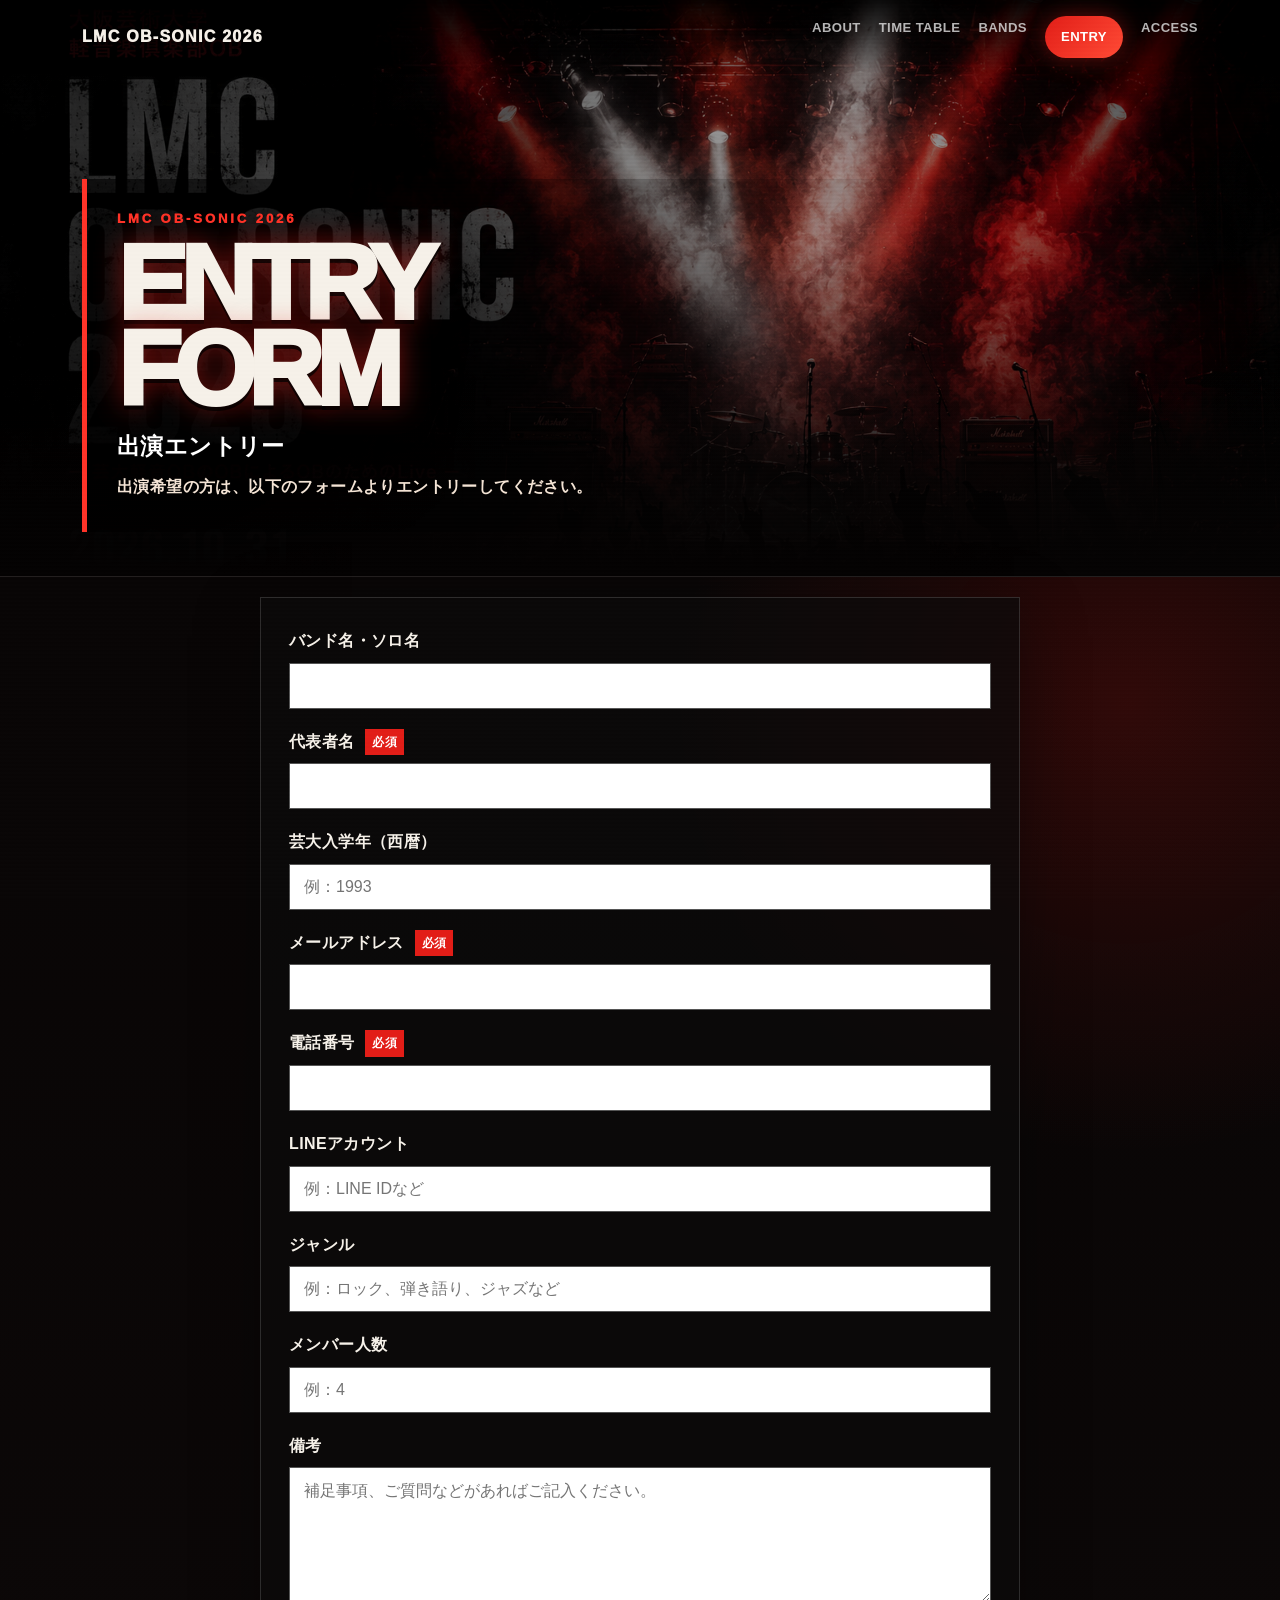
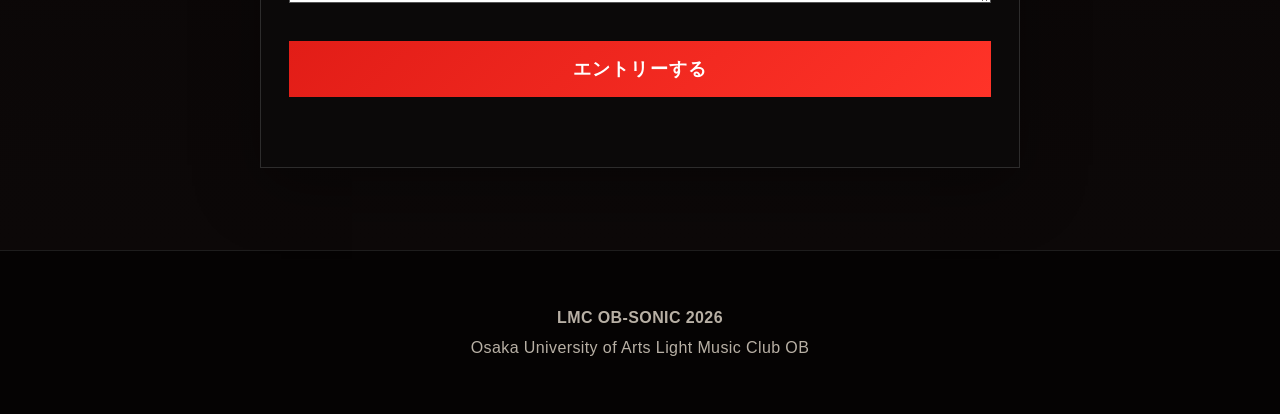
==== entry/index.html @ 1ef3d0f7 "Add files via upload" ====
<!DOCTYPE html>
<html lang="ja">
<head>
<meta charset="UTF-8">
<meta name="viewport" content="width=device-width, initial-scale=1.0">
<meta name="description" content="LMC OB-SONIC 2026 出演エントリーフォーム。">
<meta property="og:title" content="出演エントリー｜LMC OB-SONIC 2026">
<meta property="og:description" content="LMC OB-SONIC 2026 出演エントリーフォーム。">
<meta property="og:type" content="website">
<title>出演エントリー｜LMC OB-SONIC 2026</title>
<link rel="stylesheet" href="../css/style.css">
<link rel="stylesheet" href="../css/entry.css">
</head>
<body>
<nav class="nav" id="siteNav">
  <div class="nav-inner">
    <a class="brand" href="../index.html#top">LMC OB-SONIC 2026</a>
    <button class="hamburger" type="button" aria-label="メニューを開閉" aria-controls="globalNav" aria-expanded="false"><span></span></button>
    <div class="nav-links" id="globalNav">
      <a href="../index.html#about">ABOUT</a>
      <a href="../index.html#timetable">TIME TABLE</a>
      <a href="../index.html#bands">BANDS</a>
      <a class="entry-link" href="./">ENTRY</a>
      <a href="../index.html#access">ACCESS</a>
    </div>
  </div>
</nav>
<header id="top" class="hero entry-hero">
  <div class="hero-kv">
    <div class="wrap">
      <div class="hero-copy" aria-label="LMC OB-SONIC 2026 エントリーフォーム">
        <div class="kicker">LMC OB-SONIC 2026</div>
        <h1>ENTRY<br>FORM</h1>
        <div class="jp">出演エントリー</div>
        <div class="tagline">出演希望の方は、以下のフォームよりエントリーしてください。</div>
      </div>
    </div>
  </div>
</header>
<main>
<section class="entry-section">
  <div class="wrap">
    <div class="entry-card">
      <form id="entryForm" class="entry-form">
        <label>バンド名・ソロ名<input type="text" name="artist_name" autocomplete="organization"></label>
        <label>代表者名 <span class="required">必須</span><input type="text" name="representative_name" required autocomplete="name"></label>
        <label>芸大入学年（西暦）<input type="number" name="admission_year" min="1900" max="2100" placeholder="例：1993"></label>
        <label>メールアドレス <span class="required">必須</span><input type="email" name="email" required autocomplete="email"></label>
        <label>電話番号 <span class="required">必須</span><input type="tel" name="phone" required autocomplete="tel"></label>
        <label>LINEアカウント<input type="text" name="line_account" placeholder="例：LINE IDなど"></label>
        <label>ジャンル<input type="text" name="genre" placeholder="例：ロック、弾き語り、ジャズなど"></label>
        <label>メンバー人数<input type="number" name="member_count" min="1" placeholder="例：4"></label>
        <label>備考<textarea name="message" rows="6" placeholder="補足事項、ご質問などがあればご記入ください。"></textarea></label>
        <button type="submit" id="submitButton">エントリーする</button>
        <p id="formMessage" class="form-message" aria-live="polite"></p>
      </form>
    </div>
  </div>
</section>
</main>
<footer><strong>LMC OB-SONIC 2026</strong><br>Osaka University of Arts Light Music Club OB</footer>
<script src="../js/main.js"></script>
<script src="../js/entry.js"></script>
</body>
</html>
---- css/style.css ----
:root{--red:#e21d17;--red2:#ff3328;--white:#f6f1e9;--muted:#b8b0a5;--bg:#060303;--panel:rgba(12,10,10,.72);--line:rgba(255,255,255,.14);--gold:#d7aa54;--max:1160px;}
*{box-sizing:border-box}html{scroll-behavior:smooth}body{margin:0;background:#050303;color:var(--white);font-family:-apple-system,BlinkMacSystemFont,"Hiragino Kaku Gothic ProN","Yu Gothic",Meiryo,sans-serif;line-height:1.85;letter-spacing:.025em;}
body:before{content:"";position:fixed;inset:0;pointer-events:none;z-index:999;background:linear-gradient(rgba(255,255,255,.025) 50%,rgba(0,0,0,.035) 50%);background-size:100% 4px;mix-blend-mode:overlay;opacity:.38}
a{color:inherit}.wrap{max-width:var(--max);margin:auto;padding:0 22px}.nav{position:fixed;top:0;left:0;right:0;z-index:50;background:linear-gradient(180deg,rgba(0,0,0,.86),rgba(0,0,0,.45),transparent);}.nav-inner{max-width:var(--max);margin:auto;padding:16px 22px;display:flex;justify-content:space-between;align-items:center;gap:20px}.brand{font-weight:1000;text-decoration:none;letter-spacing:.08em}.nav-links{display:flex;gap:18px;flex-wrap:wrap}.nav-links a{font-size:.82rem;text-decoration:none;color:#ddd;text-transform:uppercase;font-weight:900;opacity:.82}.nav-links a:hover{color:var(--red2);opacity:1}
.hero{min-height:100vh;position:relative;display:flex;align-items:flex-end;overflow:hidden;background-image:linear-gradient(90deg,rgba(0,0,0,.04),rgba(0,0,0,.02)),url('../images/hero-background.png');background-size:cover;background-position:center top;}
.hero:before{content:"";position:absolute;inset:0;background:linear-gradient(180deg,rgba(0,0,0,.05) 0%,rgba(0,0,0,.0) 42%,rgba(0,0,0,.45) 74%,#050303 100%);pointer-events:none}
.hero:after{content:"";position:absolute;inset:0;background:radial-gradient(circle at 22% 44%,transparent 0 24%,rgba(0,0,0,.12) 58%,rgba(0,0,0,.35) 100%);pointer-events:none}
.hero-bottom{position:relative;z-index:2;width:100%;padding:0 0 42px}.hero-actions{display:flex;gap:12px;flex-wrap:wrap;justify-content:center}.btn{display:inline-flex;align-items:center;justify-content:center;text-decoration:none;border:1px solid rgba(255,255,255,.28);border-radius:999px;padding:12px 20px;font-weight:1000;background:#fff;color:#111;box-shadow:0 8px 30px rgba(0,0,0,.35)}.btn.dark{background:rgba(0,0,0,.55);color:#fff;backdrop-filter:blur(10px)}.btn.red{background:var(--red);color:#fff;border-color:rgba(255,255,255,.18)}
section{position:relative;padding:82px 0;border-top:1px solid rgba(255,255,255,.09);background:radial-gradient(circle at 88% 10%,rgba(226,29,23,.18),transparent 28%),linear-gradient(180deg,#080505,#0c0808)}section:nth-of-type(even){background:radial-gradient(circle at 8% 10%,rgba(226,29,23,.12),transparent 30%),linear-gradient(180deg,#0c0808,#070404)}.section-head{display:flex;align-items:end;justify-content:space-between;gap:22px;margin-bottom:28px}.label{color:var(--red2);font-size:.82rem;font-weight:1000;letter-spacing:.22em;text-transform:uppercase}h2{font-size:clamp(2.1rem,4.7vw,4rem);line-height:1;margin:.15em 0 0;font-weight:1000;letter-spacing:-.04em;text-transform:uppercase}h3{margin:.1em 0 .5em}.lead{font-size:1.08rem;color:#f1e9dd}.panel{background:linear-gradient(180deg,rgba(21,17,17,.82),rgba(10,8,8,.72));border:1px solid var(--line);border-radius:22px;padding:28px;box-shadow:0 30px 80px rgba(0,0,0,.42);backdrop-filter:blur(12px)}.about-grid{display:grid;grid-template-columns:.85fr 1.15fr;gap:26px;align-items:start}.about-title{position:sticky;top:90px}.about-title .slash{width:90px;height:6px;background:var(--red);margin:18px 0 0;box-shadow:24px 8px 0 rgba(226,29,23,.35)}
.info-list{margin:0;display:grid;gap:0}.info-row{display:grid;grid-template-columns:150px 1fr;border-bottom:1px solid rgba(255,255,255,.1);padding:14px 0}.info-row:last-child{border-bottom:0}dt{color:var(--muted);font-weight:900}dd{margin:0;font-weight:900}.timeline{overflow:auto;border-radius:20px;border:1px solid var(--line);box-shadow:0 24px 70px rgba(0,0,0,.35)}table{width:100%;min-width:680px;border-collapse:collapse;background:rgba(0,0,0,.35)}th,td{padding:13px 15px;border-bottom:1px solid rgba(255,255,255,.1);text-align:left}th{color:var(--red2);background:rgba(255,255,255,.07);font-weight:1000}td:first-child{font-weight:1000;width:150px}td:nth-child(2){font-weight:900}.bands{display:grid;grid-template-columns:repeat(3,1fr);gap:18px}.band-card{background:#111;border:1px solid var(--line);border-radius:20px;overflow:hidden;box-shadow:0 20px 60px rgba(0,0,0,.3)}.noimage{height:172px;display:grid;place-items:center;color:#777;font-weight:1000;letter-spacing:.14em;background:linear-gradient(135deg,#191919,#070707),repeating-linear-gradient(45deg,#333 0 8px,#222 8px 16px);position:relative}.noimage:after{content:"";position:absolute;inset:0;background:radial-gradient(circle at 50% 25%,rgba(226,29,23,.28),transparent 48%);mix-blend-mode:screen}.band-body{padding:18px}.entry-label{margin:0;color:var(--red2);font-weight:1000;letter-spacing:.16em}.band-body span{display:inline-block;margin-top:10px;border:1px solid rgba(226,29,23,.55);color:#fff;background:rgba(226,29,23,.18);border-radius:999px;padding:4px 10px;font-weight:1000}.notice{display:grid;gap:14px}.notice article{padding:20px;border:1px solid var(--line);border-radius:18px;background:rgba(255,255,255,.055)}.notice h3{color:var(--red2)}.access-grid,.equip-grid{display:grid;grid-template-columns:1fr 1fr;gap:20px}.map{min-height:330px;border:0;width:100%;filter:grayscale(1) contrast(1.1);border-radius:20px}.equip{padding:18px;border:1px solid var(--line);border-radius:18px;background:rgba(0,0,0,.25)}.equip h3{color:var(--red2)}.equip ul{margin:0;padding-left:1.2em}.small{font-size:.9rem;color:var(--muted)}footer{padding:52px 22px;text-align:center;color:var(--muted);background:#050303;border-top:1px solid rgba(255,255,255,.1)}
@media(max-width:900px){.nav-links{display:none}.hero{min-height:78vh;background-position:center top}.about-grid,.access-grid{grid-template-columns:1fr}.about-title{position:static}.bands{grid-template-columns:repeat(2,1fr)}.equip-grid{grid-template-columns:1fr}}
@media(max-width:560px){.wrap{padding:0 16px}.hero{min-height:72vh;background-size:auto 100%;background-position:center top}section{padding:58px 0}.bands{grid-template-columns:1fr}.panel{padding:20px}.info-row{grid-template-columns:1fr;gap:2px}.btn{width:100%}}


/* === RIG responsive rebuild: hero image + floating title + hamburger === */
.nav{background:linear-gradient(180deg,rgba(0,0,0,.9),rgba(0,0,0,.48),transparent)}
.nav-inner{position:relative}.hamburger{display:none;width:46px;height:42px;border:1px solid rgba(255,255,255,.22);border-radius:999px;background:rgba(0,0,0,.55);color:#fff;align-items:center;justify-content:center;cursor:pointer;backdrop-filter:blur(10px)}.hamburger span{position:relative;display:block;width:20px;height:2px;background:#fff;border-radius:999px}.hamburger span:before,.hamburger span:after{content:"";position:absolute;left:0;width:20px;height:2px;background:#fff;border-radius:999px;transition:.22s ease}.hamburger span:before{top:-7px}.hamburger span:after{top:7px}.nav.is-open .hamburger span{background:transparent}.nav.is-open .hamburger span:before{top:0;transform:rotate(45deg)}.nav.is-open .hamburger span:after{top:0;transform:rotate(-45deg)}
.hero{min-height:100svh;display:grid;align-items:end;background-size:cover!important;background-position:center center!important;background-repeat:no-repeat!important;background-color:#070303;isolation:isolate}.hero:before{content:"";position:absolute;inset:0;z-index:0;background:linear-gradient(90deg,rgba(0,0,0,.82) 0%,rgba(0,0,0,.56) 32%,rgba(0,0,0,.18) 64%,rgba(0,0,0,.7) 100%),linear-gradient(180deg,rgba(0,0,0,.35) 0%,rgba(0,0,0,.04) 42%,rgba(0,0,0,.9) 100%);pointer-events:none}.hero:after{content:"";position:absolute;inset:auto 0 0;height:36%;z-index:0;background:linear-gradient(180deg,transparent,rgba(5,3,3,1));pointer-events:none}.hero-kv{position:relative;z-index:2;width:100%;padding:120px 0 44px}.hero-copy{max-width:760px;padding:28px 30px 30px;border-left:5px solid var(--red2);background:linear-gradient(90deg,rgba(0,0,0,.62),rgba(0,0,0,.25),transparent);filter:drop-shadow(0 24px 42px rgba(0,0,0,.78));animation:heroFloat 5.8s ease-in-out infinite}.hero-copy .kicker{font-size:.82rem;color:var(--red2);font-weight:1000;letter-spacing:.22em;text-transform:uppercase}.hero-copy h1{margin:10px 0 16px;font-size:clamp(3.1rem,8.2vw,7.6rem);line-height:.82;letter-spacing:-.075em;font-weight:1000;text-transform:uppercase;text-shadow:0 4px 0 rgba(0,0,0,.72),0 0 28px rgba(226,29,23,.5)}.hero-copy .jp{font-size:clamp(1rem,2.15vw,1.42rem);font-weight:900;line-height:1.55;color:#fff}.hero-copy .tagline{margin-top:8px;color:#f4e4d5;font-weight:900}.hero-meta{display:flex;flex-wrap:wrap;gap:10px;margin-top:18px}.hero-meta span{display:inline-flex;align-items:center;min-height:34px;padding:6px 12px;border:1px solid rgba(255,255,255,.18);border-radius:999px;background:rgba(0,0,0,.5);font-weight:1000;backdrop-filter:blur(8px)}.hero-bottom{position:relative;z-index:2;width:100%;padding:22px 0 0}.hero-actions{justify-content:flex-start}@keyframes heroFloat{0%,100%{transform:translate3d(0,0,0)}50%{transform:translate3d(0,-10px,0)}}
@media(max-width:900px){.hamburger{display:inline-flex}.nav-links{display:none;position:absolute;top:calc(100% + 10px);left:16px;right:16px;z-index:80;flex-direction:column;gap:0;padding:10px;background:rgba(7,4,4,.96);border:1px solid rgba(255,255,255,.16);border-radius:18px;box-shadow:0 20px 60px rgba(0,0,0,.55);backdrop-filter:blur(18px)}.nav.is-open .nav-links{display:flex}.nav-links a{display:block;padding:13px 14px;border-bottom:1px solid rgba(255,255,255,.08);font-size:.9rem}.nav-links a:last-child{border-bottom:0}.hero{min-height:100svh;background-size:cover!important;background-position:center top!important}.hero-kv{padding:100px 0 32px}.hero-copy{max-width:92%;padding:22px 20px 24px}.hero-copy h1{font-size:clamp(3rem,15vw,6.2rem)}.hero-actions{justify-content:flex-start}}
@media(max-width:560px){.brand{font-size:.82rem;letter-spacing:.04em}.hero{min-height:100svh;background-size:cover!important;background-position:58% top!important}.hero-kv{padding:92px 0 28px}.hero-copy{max-width:100%;padding:18px 16px 20px;border-left-width:4px;background:linear-gradient(90deg,rgba(0,0,0,.7),rgba(0,0,0,.38),rgba(0,0,0,.08))}.hero-copy .kicker{font-size:.68rem;letter-spacing:.15em}.hero-copy h1{font-size:clamp(2.8rem,18vw,4.8rem);line-height:.86}.hero-copy .jp{font-size:.98rem}.hero-meta span{font-size:.82rem}.hero-actions{gap:9px}.hero-actions .btn{width:100%;justify-content:center}.hero-bottom{padding-top:16px}}
@media(prefers-reduced-motion:reduce){.hero-copy{animation:none}}


/* === RIG fullscreen rock menu override === */
.nav{z-index:100}
.nav-links .entry-link{color:#fff!important;background:linear-gradient(135deg,var(--red),#ff4b35);padding:9px 16px;border-radius:999px;box-shadow:0 0 24px rgba(226,29,23,.45);opacity:1!important}
.nav-links .entry-link:hover{color:#fff!important;filter:brightness(1.12);transform:translateY(-1px)}
.hamburger{position:relative;z-index:130}
@media(max-width:1024px){
  .hamburger{display:inline-flex}
  .nav-inner{z-index:130}
  .nav-links{
    position:fixed!important;
    inset:0!important;
    z-index:110!important;
    display:flex!important;
    flex-direction:column!important;
    align-items:center!important;
    justify-content:center!important;
    gap:22px!important;
    padding:96px 24px 48px!important;
    background:
      radial-gradient(circle at 50% 12%,rgba(226,29,23,.34),transparent 30%),
      radial-gradient(circle at 18% 84%,rgba(255,255,255,.08),transparent 28%),
      linear-gradient(180deg,rgba(0,0,0,.96),rgba(10,2,2,.98) 58%,rgba(0,0,0,.98));
    border:0!important;
    border-radius:0!important;
    box-shadow:none!important;
    backdrop-filter:blur(18px);
    opacity:0;
    visibility:hidden;
    pointer-events:none;
    transform:scale(1.03);
    transition:opacity .28s ease,visibility .28s ease,transform .28s ease;
  }
  .nav-links:before{
    content:"LMC OB-SONIC";
    display:block;
    margin-bottom:6px;
    color:var(--red2);
    font-weight:1000;
    letter-spacing:.2em;
    font-size:.78rem;
    text-shadow:0 0 22px rgba(226,29,23,.75);
  }
  .nav-links:after{
    content:"MENU";
    display:block;
    margin-top:10px;
    color:rgba(255,255,255,.35);
    font-size:.72rem;
    letter-spacing:.35em;
    font-weight:900;
  }
  .nav.is-open .nav-links{opacity:1;visibility:visible;pointer-events:auto;transform:scale(1)}
  .nav-links a{
    display:block!important;
    width:min(420px,88vw)!important;
    padding:12px 18px!important;
    border:0!important;
    text-align:center!important;
    color:#f6f1e9!important;
    font-size:clamp(1.55rem,6.5vw,3.2rem)!important;
    line-height:1!important;
    font-weight:1000!important;
    letter-spacing:-.035em!important;
    text-transform:uppercase!important;
    opacity:1!important;
    text-shadow:0 8px 20px rgba(0,0,0,.8);
    transition:transform .18s ease,color .18s ease,text-shadow .18s ease;
  }
  .nav-links a:hover{color:#fff!important;transform:translateY(-2px);text-shadow:0 0 24px rgba(226,29,23,.65)}
  .nav-links .entry-link{
    margin:8px 0;
    padding:18px 20px!important;
    color:#fff!important;
    background:linear-gradient(135deg,#b60000,var(--red2) 58%,#ff7a38)!important;
    border:1px solid rgba(255,255,255,.22)!important;
    border-radius:18px!important;
    box-shadow:0 0 44px rgba(226,29,23,.62),inset 0 0 0 1px rgba(255,255,255,.12)!important;
  }
  body.menu-lock{overflow:hidden}
}
@media(max-width:560px){
  .nav-links{gap:18px!important;padding-top:88px!important}
  .nav-links a{width:92vw!important;font-size:clamp(1.75rem,9vw,3rem)!important}
  .nav-links .entry-link{padding:17px 18px!important}
}


/* === SVG main logo update === */
.hero-copy .hero-logo{
  display:block;
  width:min(860px,92vw);
  max-width:100%;
  height:auto;
  margin:8px 0 14px;
  filter:drop-shadow(0 12px 28px rgba(0,0,0,.68));
}
.hero-copy{max-width:920px;}
@media(max-width:900px){
  .hero-copy .hero-logo{width:min(720px,96vw);margin:8px 0 12px;}
}
@media(max-width:560px){
  .hero-copy .hero-logo{width:100%;margin:6px 0 10px;}
}
---- css/entry.css ----
/* Entry form only */
.entry-hero{min-height:64vh;}
.entry-section{padding-top:20px;}
.entry-card{max-width:760px;margin:auto;background:var(--panel);border:1px solid var(--line);box-shadow:0 18px 60px rgba(0,0,0,.34);padding:28px;}
.entry-form label{display:block;margin-bottom:18px;font-weight:900;}
.required{display:inline-block;margin-left:6px;padding:2px 7px;background:var(--red);color:#fff;font-size:12px;vertical-align:1px;}
.entry-form input,.entry-form textarea{width:100%;box-sizing:border-box;margin-top:7px;padding:13px 14px;border:1px solid #555;background:#fff;color:#111;font-size:16px;font-family:inherit;}
.entry-form input:focus,.entry-form textarea:focus{outline:2px solid var(--red2);border-color:var(--red2);}
.entry-form button{width:100%;margin-top:10px;padding:16px;border:none;background:linear-gradient(135deg,var(--red),var(--red2));color:#fff;font-size:18px;font-weight:1000;letter-spacing:.06em;cursor:pointer;}
.entry-form button:hover{filter:brightness(1.08);}
.entry-form button:disabled{background:#777;cursor:not-allowed;}
.form-message{min-height:1.5em;margin:18px 0 0;font-weight:900;text-align:center;}
.form-message.success{color:#7cff8a;}
.form-message.error{color:#ff7777;}
@media(max-width:560px){.entry-card{padding:22px}.entry-hero{min-height:56vh}}
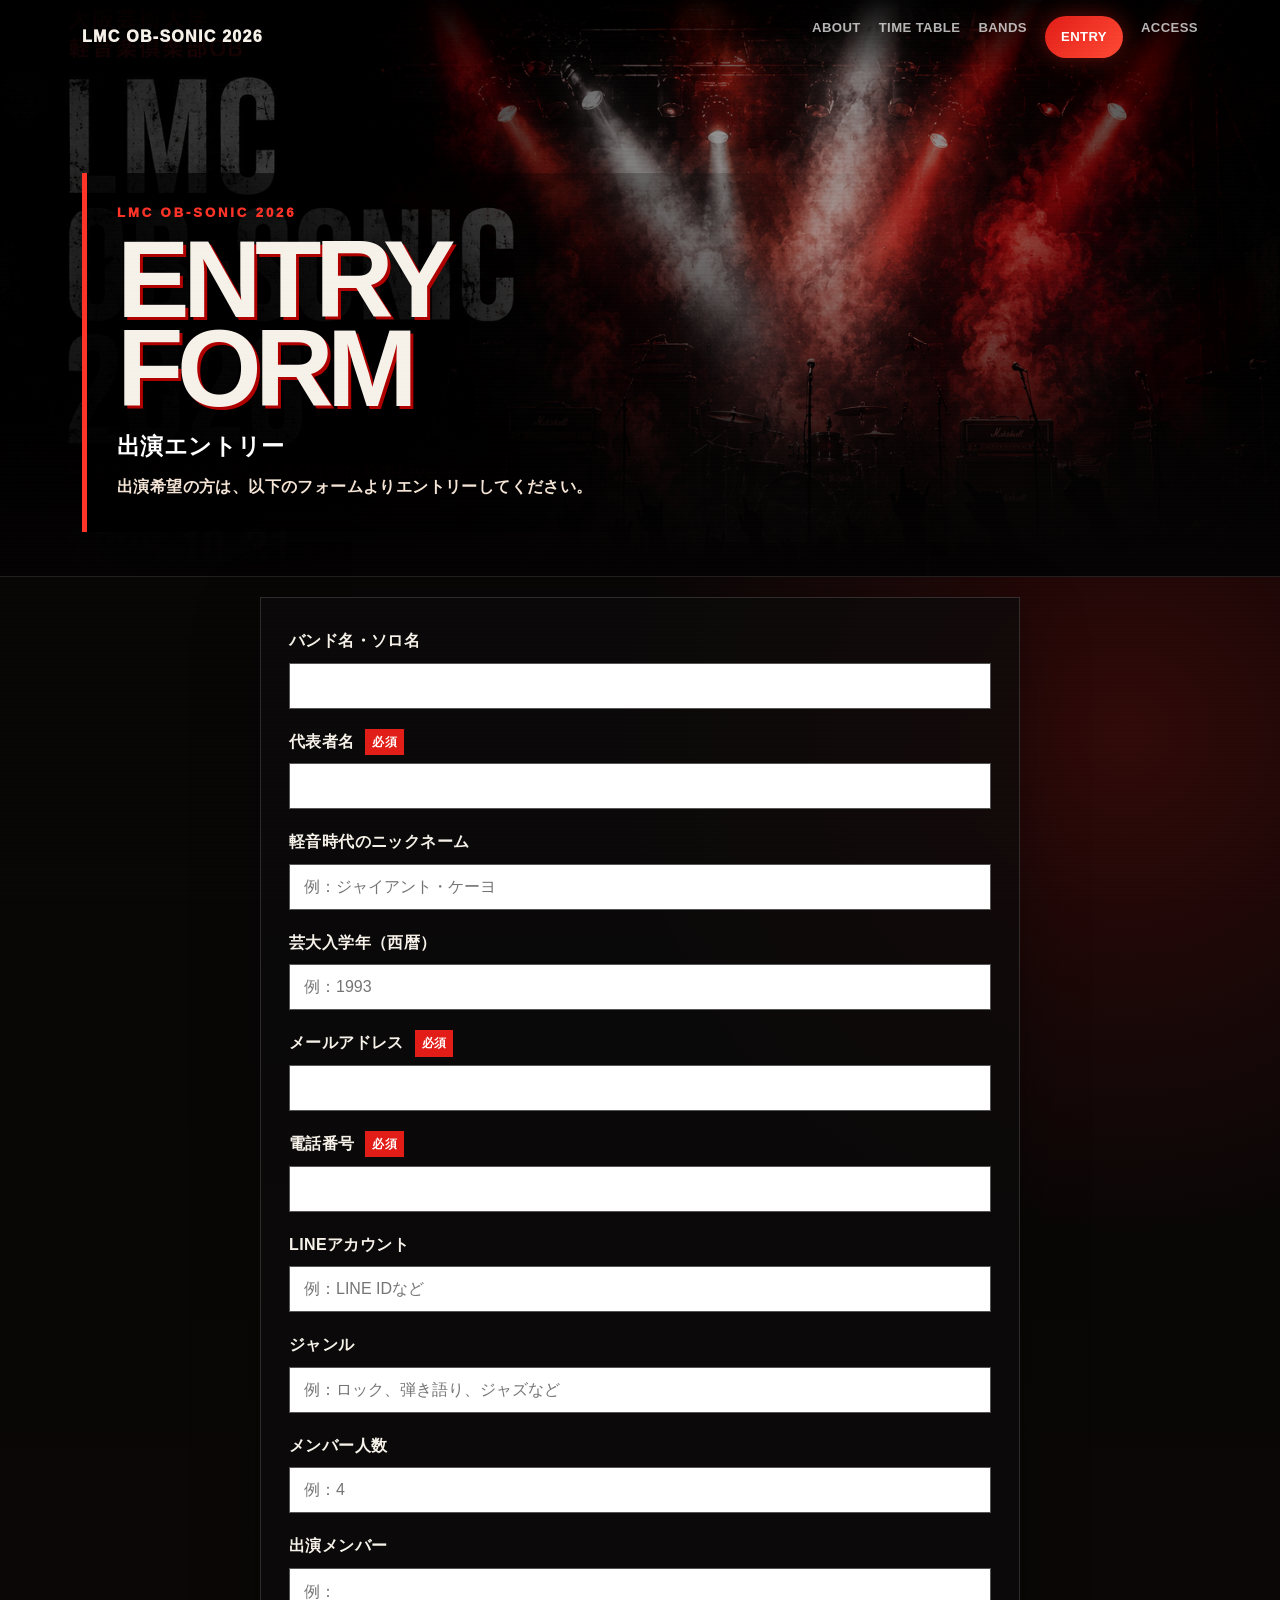
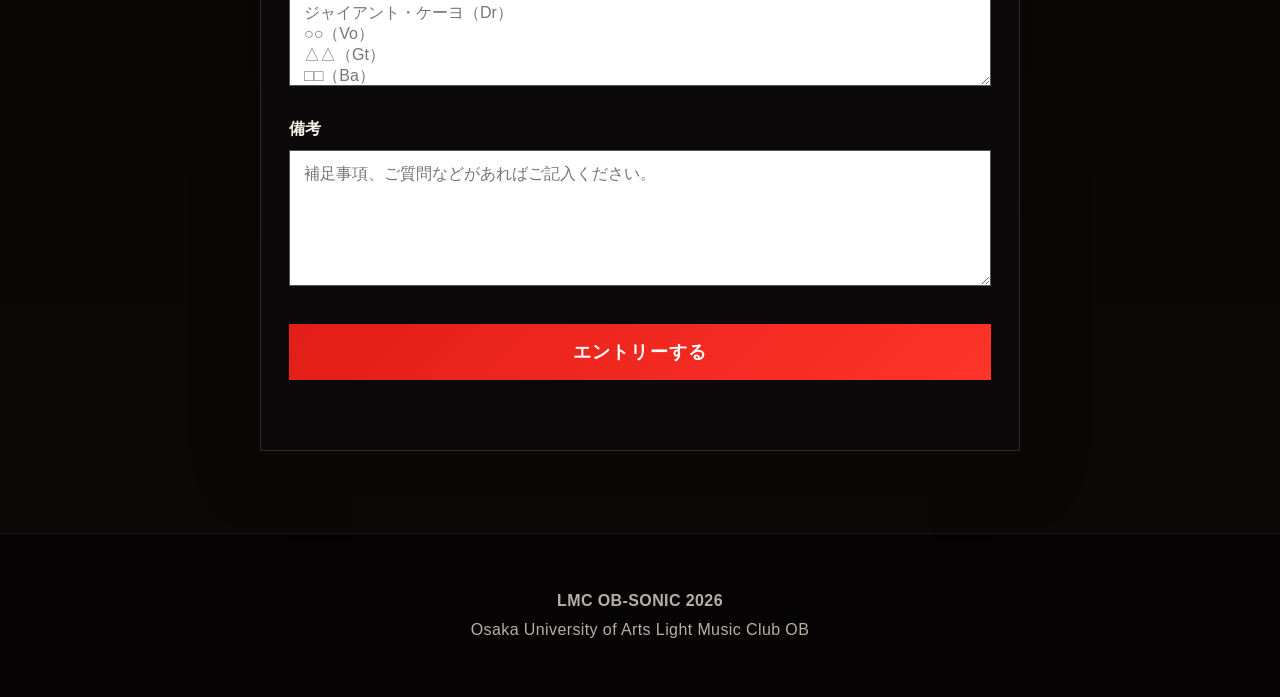
==== commit ff0f4ec1: "Add files via upload" ====
--- a/entry/index.html
+++ b/entry/index.html
@@ -44,12 +44,14 @@
       <form id="entryForm" class="entry-form">
         <label>バンド名・ソロ名<input type="text" name="artist_name" autocomplete="organization"></label>
         <label>代表者名 <span class="required">必須</span><input type="text" name="representative_name" required autocomplete="name"></label>
+        <label>軽音時代のニックネーム<input type="text" name="nickname" placeholder="例：ジャイアント・ケーヨ"></label>
         <label>芸大入学年（西暦）<input type="number" name="admission_year" min="1900" max="2100" placeholder="例：1993"></label>
         <label>メールアドレス <span class="required">必須</span><input type="email" name="email" required autocomplete="email"></label>
         <label>電話番号 <span class="required">必須</span><input type="tel" name="phone" required autocomplete="tel"></label>
         <label>LINEアカウント<input type="text" name="line_account" placeholder="例：LINE IDなど"></label>
         <label>ジャンル<input type="text" name="genre" placeholder="例：ロック、弾き語り、ジャズなど"></label>
         <label>メンバー人数<input type="number" name="member_count" min="1" placeholder="例：4"></label>
+        <label>出演メンバー<textarea name="member_names" rows="5" placeholder="例：&#10;ジャイアント・ケーヨ（Dr）&#10;○○（Vo）&#10;△△（Gt）&#10;□□（Ba）"></textarea></label>
         <label>備考<textarea name="message" rows="6" placeholder="補足事項、ご質問などがあればご記入ください。"></textarea></label>
         <button type="submit" id="submitButton">エントリーする</button>
         <p id="formMessage" class="form-message" aria-live="polite"></p>
--- a/css/style.css
+++ b/css/style.css
@@ -15,7 +15,7 @@
 /* === RIG responsive rebuild: hero image + floating title + hamburger === */
 .nav{background:linear-gradient(180deg,rgba(0,0,0,.9),rgba(0,0,0,.48),transparent)}
 .nav-inner{position:relative}.hamburger{display:none;width:46px;height:42px;border:1px solid rgba(255,255,255,.22);border-radius:999px;background:rgba(0,0,0,.55);color:#fff;align-items:center;justify-content:center;cursor:pointer;backdrop-filter:blur(10px)}.hamburger span{position:relative;display:block;width:20px;height:2px;background:#fff;border-radius:999px}.hamburger span:before,.hamburger span:after{content:"";position:absolute;left:0;width:20px;height:2px;background:#fff;border-radius:999px;transition:.22s ease}.hamburger span:before{top:-7px}.hamburger span:after{top:7px}.nav.is-open .hamburger span{background:transparent}.nav.is-open .hamburger span:before{top:0;transform:rotate(45deg)}.nav.is-open .hamburger span:after{top:0;transform:rotate(-45deg)}
-.hero{min-height:100svh;display:grid;align-items:end;background-size:cover!important;background-position:center center!important;background-repeat:no-repeat!important;background-color:#070303;isolation:isolate}.hero:before{content:"";position:absolute;inset:0;z-index:0;background:linear-gradient(90deg,rgba(0,0,0,.82) 0%,rgba(0,0,0,.56) 32%,rgba(0,0,0,.18) 64%,rgba(0,0,0,.7) 100%),linear-gradient(180deg,rgba(0,0,0,.35) 0%,rgba(0,0,0,.04) 42%,rgba(0,0,0,.9) 100%);pointer-events:none}.hero:after{content:"";position:absolute;inset:auto 0 0;height:36%;z-index:0;background:linear-gradient(180deg,transparent,rgba(5,3,3,1));pointer-events:none}.hero-kv{position:relative;z-index:2;width:100%;padding:120px 0 44px}.hero-copy{max-width:760px;padding:28px 30px 30px;border-left:5px solid var(--red2);background:linear-gradient(90deg,rgba(0,0,0,.62),rgba(0,0,0,.25),transparent);filter:drop-shadow(0 24px 42px rgba(0,0,0,.78));animation:heroFloat 5.8s ease-in-out infinite}.hero-copy .kicker{font-size:.82rem;color:var(--red2);font-weight:1000;letter-spacing:.22em;text-transform:uppercase}.hero-copy h1{margin:10px 0 16px;font-size:clamp(3.1rem,8.2vw,7.6rem);line-height:.82;letter-spacing:-.075em;font-weight:1000;text-transform:uppercase;text-shadow:0 4px 0 rgba(0,0,0,.72),0 0 28px rgba(226,29,23,.5)}.hero-copy .jp{font-size:clamp(1rem,2.15vw,1.42rem);font-weight:900;line-height:1.55;color:#fff}.hero-copy .tagline{margin-top:8px;color:#f4e4d5;font-weight:900}.hero-meta{display:flex;flex-wrap:wrap;gap:10px;margin-top:18px}.hero-meta span{display:inline-flex;align-items:center;min-height:34px;padding:6px 12px;border:1px solid rgba(255,255,255,.18);border-radius:999px;background:rgba(0,0,0,.5);font-weight:1000;backdrop-filter:blur(8px)}.hero-bottom{position:relative;z-index:2;width:100%;padding:22px 0 0}.hero-actions{justify-content:flex-start}@keyframes heroFloat{0%,100%{transform:translate3d(0,0,0)}50%{transform:translate3d(0,-10px,0)}}
+.hero{min-height:100svh;display:grid;align-items:end;background-size:cover!important;background-position:center center!important;background-repeat:no-repeat!important;background-color:#070303;isolation:isolate}.hero:before{content:"";position:absolute;inset:0;z-index:0;background:linear-gradient(90deg,rgba(0,0,0,.82) 0%,rgba(0,0,0,.56) 32%,rgba(0,0,0,.18) 64%,rgba(0,0,0,.7) 100%),linear-gradient(180deg,rgba(0,0,0,.35) 0%,rgba(0,0,0,.04) 42%,rgba(0,0,0,.9) 100%);pointer-events:none}.hero:after{content:"";position:absolute;inset:auto 0 0;height:36%;z-index:0;background:linear-gradient(180deg,transparent,rgba(5,3,3,1));pointer-events:none}.hero-kv{position:relative;z-index:2;width:100%;padding:120px 0 44px}.hero-copy{max-width:820px;padding:28px 30px 30px;border-left:5px solid var(--red2);background:linear-gradient(90deg,rgba(0,0,0,.78),rgba(0,0,0,.35),transparent);filter:drop-shadow(0 24px 42px rgba(0,0,0,.78));animation:heroFloat 5.8s ease-in-out infinite}.hero-copy .kicker{font-size:.82rem;color:var(--red2);font-weight:1000;letter-spacing:.22em;text-transform:uppercase}.hero-copy h1{margin:10px 0 16px;font-size:clamp(3.2rem,8.5vw,7.8rem);line-height:.82;letter-spacing:-.06em;font-family:"Arial Black",Impact,"Segoe UI Black","Helvetica Neue",sans-serif;font-weight:900;text-transform:uppercase;text-shadow:3px 3px 0 #b00000,6px 6px 18px rgba(0,0,0,.45)}.hero-copy .jp{font-size:clamp(1rem,2.15vw,1.42rem);font-weight:900;line-height:1.55;color:#fff}.hero-copy .tagline{margin-top:8px;color:#f4e4d5;font-weight:900}.hero-meta{display:flex;flex-wrap:wrap;gap:10px;margin-top:18px}.hero-meta span{display:inline-flex;align-items:center;min-height:34px;padding:6px 12px;border:1px solid rgba(255,255,255,.18);border-radius:999px;background:rgba(0,0,0,.5);font-weight:1000;backdrop-filter:blur(8px)}.hero-bottom{position:relative;z-index:2;width:100%;padding:22px 0 0}.hero-actions{justify-content:flex-start}@keyframes heroFloat{0%,100%{transform:translate3d(0,0,0)}50%{transform:translate3d(0,-10px,0)}}
 @media(max-width:900px){.hamburger{display:inline-flex}.nav-links{display:none;position:absolute;top:calc(100% + 10px);left:16px;right:16px;z-index:80;flex-direction:column;gap:0;padding:10px;background:rgba(7,4,4,.96);border:1px solid rgba(255,255,255,.16);border-radius:18px;box-shadow:0 20px 60px rgba(0,0,0,.55);backdrop-filter:blur(18px)}.nav.is-open .nav-links{display:flex}.nav-links a{display:block;padding:13px 14px;border-bottom:1px solid rgba(255,255,255,.08);font-size:.9rem}.nav-links a:last-child{border-bottom:0}.hero{min-height:100svh;background-size:cover!important;background-position:center top!important}.hero-kv{padding:100px 0 32px}.hero-copy{max-width:92%;padding:22px 20px 24px}.hero-copy h1{font-size:clamp(3rem,15vw,6.2rem)}.hero-actions{justify-content:flex-start}}
 @media(max-width:560px){.brand{font-size:.82rem;letter-spacing:.04em}.hero{min-height:100svh;background-size:cover!important;background-position:58% top!important}.hero-kv{padding:92px 0 28px}.hero-copy{max-width:100%;padding:18px 16px 20px;border-left-width:4px;background:linear-gradient(90deg,rgba(0,0,0,.7),rgba(0,0,0,.38),rgba(0,0,0,.08))}.hero-copy .kicker{font-size:.68rem;letter-spacing:.15em}.hero-copy h1{font-size:clamp(2.8rem,18vw,4.8rem);line-height:.86}.hero-copy .jp{font-size:.98rem}.hero-meta span{font-size:.82rem}.hero-actions{gap:9px}.hero-actions .btn{width:100%;justify-content:center}.hero-bottom{padding-top:16px}}
 @media(prefers-reduced-motion:reduce){.hero-copy{animation:none}}
@@ -106,21 +106,3 @@
   .nav-links a{width:92vw!important;font-size:clamp(1.75rem,9vw,3rem)!important}
   .nav-links .entry-link{padding:17px 18px!important}
 }
-
-
-/* === SVG main logo update === */
-.hero-copy .hero-logo{
-  display:block;
-  width:min(860px,92vw);
-  max-width:100%;
-  height:auto;
-  margin:8px 0 14px;
-  filter:drop-shadow(0 12px 28px rgba(0,0,0,.68));
-}
-.hero-copy{max-width:920px;}
-@media(max-width:900px){
-  .hero-copy .hero-logo{width:min(720px,96vw);margin:8px 0 12px;}
-}
-@media(max-width:560px){
-  .hero-copy .hero-logo{width:100%;margin:6px 0 10px;}
-}
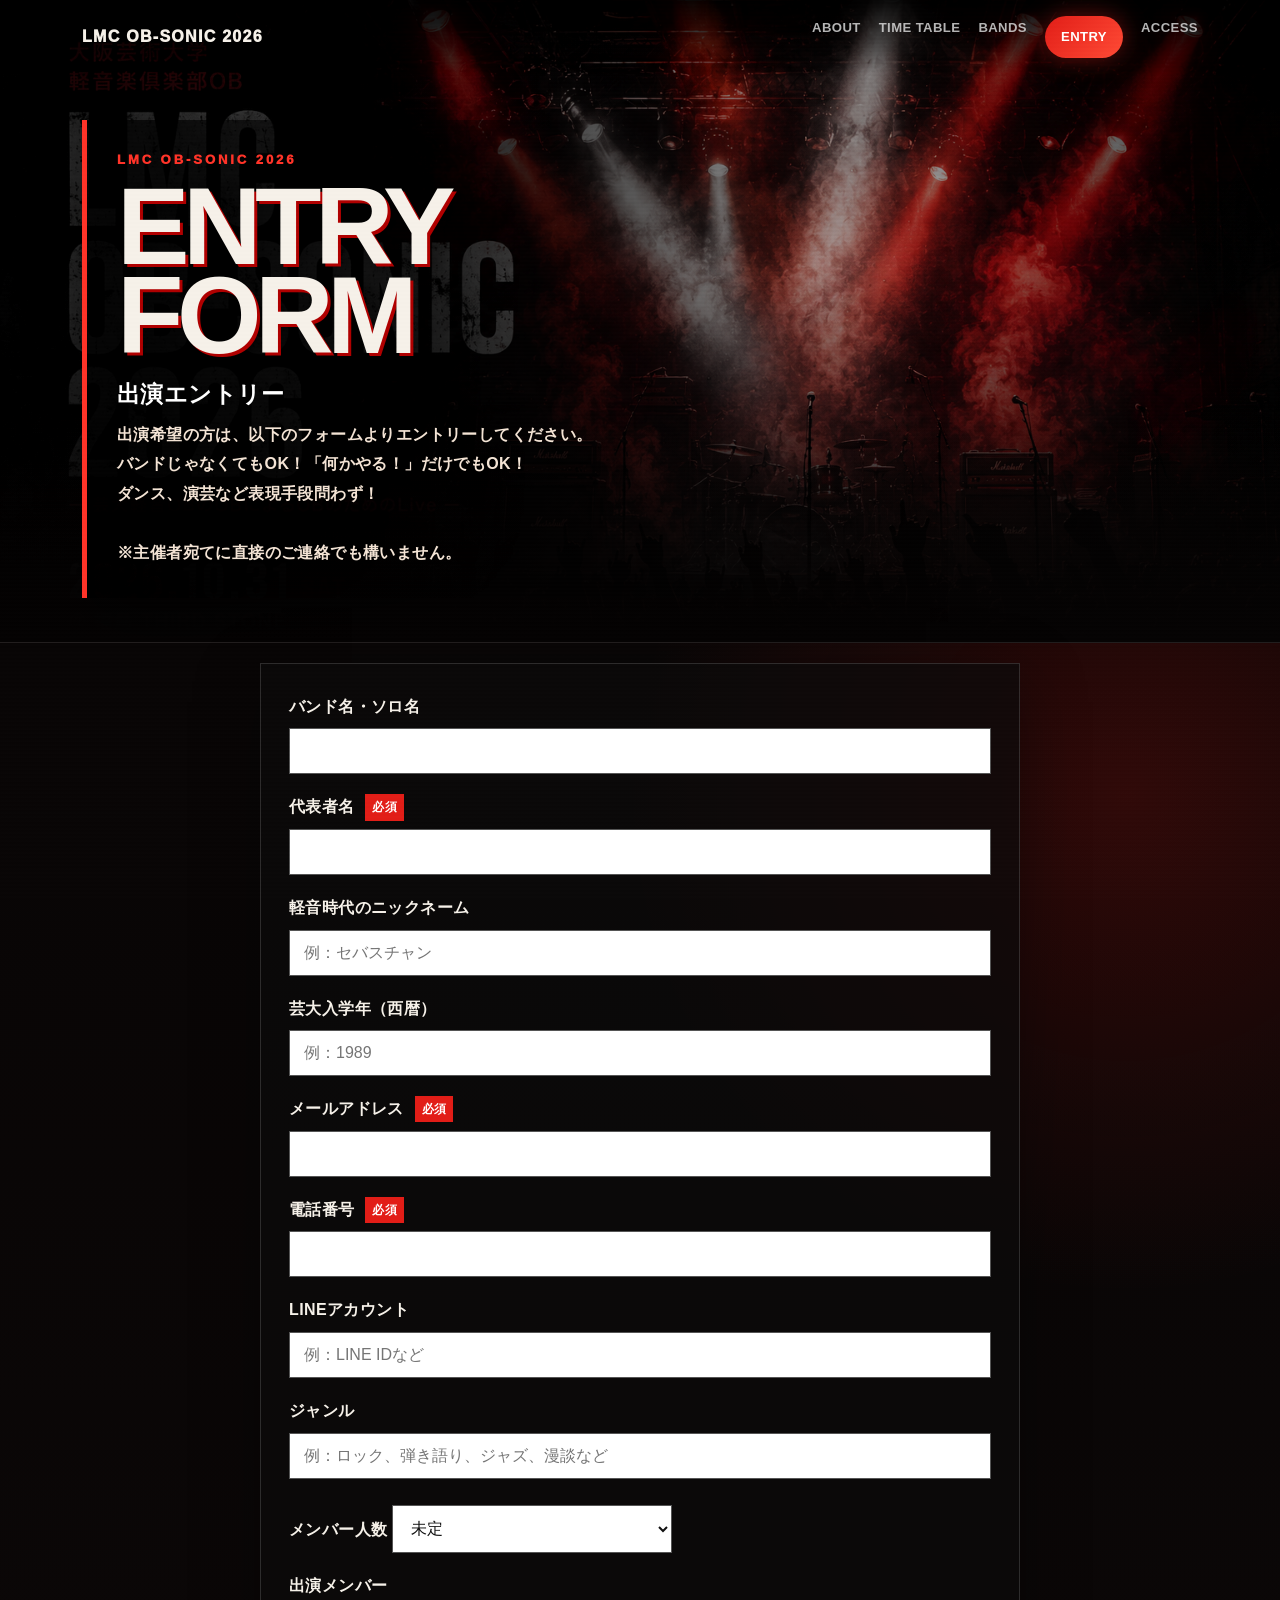
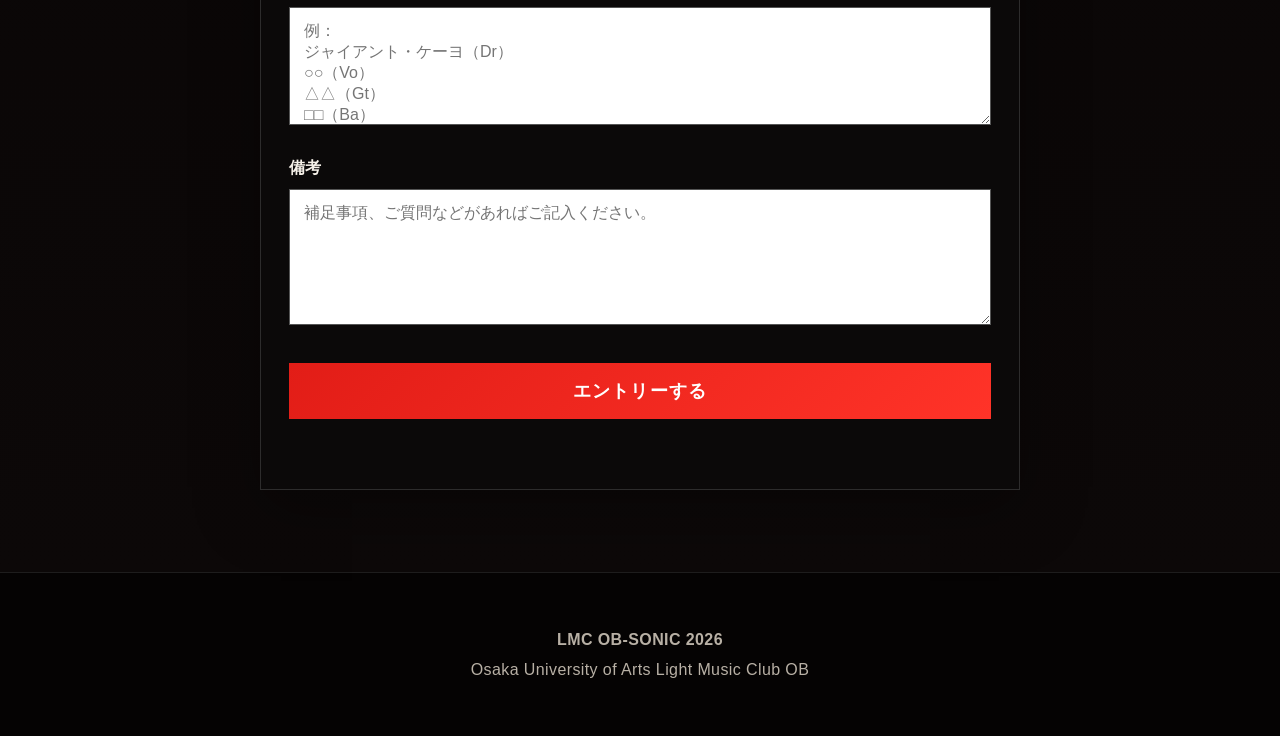
==== commit 56c9d427: "Add files via upload" ====
--- a/entry/index.html
+++ b/entry/index.html
@@ -14,7 +14,7 @@
 <body>
 <nav class="nav" id="siteNav">
   <div class="nav-inner">
-    <a class="brand" href="../index.html#top">LMC OB-SONIC 2026</a>
+    <a class="brand" href="https://lmcobsonic.com/">LMC OB-SONIC 2026</a>
     <button class="hamburger" type="button" aria-label="メニューを開閉" aria-controls="globalNav" aria-expanded="false"><span></span></button>
     <div class="nav-links" id="globalNav">
       <a href="../index.html#about">ABOUT</a>
@@ -32,7 +32,11 @@
         <div class="kicker">LMC OB-SONIC 2026</div>
         <h1>ENTRY<br>FORM</h1>
         <div class="jp">出演エントリー</div>
-        <div class="tagline">出演希望の方は、以下のフォームよりエントリーしてください。</div>
+        <div class="tagline">出演希望の方は、以下のフォームよりエントリーしてください。<br>
+        バンドじゃなくてもOK！「何かやる！」だけでもOK！<br>
+        ダンス、演芸など表現手段問わず！<br>
+        <br>
+        ※主催者宛てに直接のご連絡でも構いません。</div>
       </div>
     </div>
   </div>
@@ -44,13 +48,24 @@
       <form id="entryForm" class="entry-form">
         <label>バンド名・ソロ名<input type="text" name="artist_name" autocomplete="organization"></label>
         <label>代表者名 <span class="required">必須</span><input type="text" name="representative_name" required autocomplete="name"></label>
-        <label>軽音時代のニックネーム<input type="text" name="nickname" placeholder="例：ジャイアント・ケーヨ"></label>
-        <label>芸大入学年（西暦）<input type="number" name="admission_year" min="1900" max="2100" placeholder="例：1993"></label>
+        <label>軽音時代のニックネーム<input type="text" name="nickname" placeholder="例：セバスチャン"></label>
+        <label>芸大入学年（西暦）<input type="number" name="admission_year" min="1900" max="2100" placeholder="例：1989"></label>
         <label>メールアドレス <span class="required">必須</span><input type="email" name="email" required autocomplete="email"></label>
         <label>電話番号 <span class="required">必須</span><input type="tel" name="phone" required autocomplete="tel"></label>
         <label>LINEアカウント<input type="text" name="line_account" placeholder="例：LINE IDなど"></label>
-        <label>ジャンル<input type="text" name="genre" placeholder="例：ロック、弾き語り、ジャズなど"></label>
-        <label>メンバー人数<input type="number" name="member_count" min="1" placeholder="例：4"></label>
+        <label>ジャンル<input type="text" name="genre" placeholder="例：ロック、弾き語り、ジャズ、漫談など"></label>
+        <label>メンバー人数
+          <select name="member_count" style="width:100%; max-width:280px; height:48px; padding:0 14px; font-size:16px; margin-top:8px;">
+            <option value="未定">未定</option>
+            <option value="1">1</option>
+            <option value="2">2</option>
+            <option value="3">3</option>
+            <option value="4">4</option>
+            <option value="5">5</option>
+            <option value="6">6</option>
+            <option value="7人以上">7人以上</option>
+          </select>
+        </label>
         <label>出演メンバー<textarea name="member_names" rows="5" placeholder="例：&#10;ジャイアント・ケーヨ（Dr）&#10;○○（Vo）&#10;△△（Gt）&#10;□□（Ba）"></textarea></label>
         <label>備考<textarea name="message" rows="6" placeholder="補足事項、ご質問などがあればご記入ください。"></textarea></label>
         <button type="submit" id="submitButton">エントリーする</button>
--- a/css/entry.css
+++ b/css/entry.css
@@ -4,8 +4,9 @@
 .entry-card{max-width:760px;margin:auto;background:var(--panel);border:1px solid var(--line);box-shadow:0 18px 60px rgba(0,0,0,.34);padding:28px;}
 .entry-form label{display:block;margin-bottom:18px;font-weight:900;}
 .required{display:inline-block;margin-left:6px;padding:2px 7px;background:var(--red);color:#fff;font-size:12px;vertical-align:1px;}
-.entry-form input,.entry-form textarea{width:100%;box-sizing:border-box;margin-top:7px;padding:13px 14px;border:1px solid #555;background:#fff;color:#111;font-size:16px;font-family:inherit;}
-.entry-form input:focus,.entry-form textarea:focus{outline:2px solid var(--red2);border-color:var(--red2);}
+.entry-form input,.entry-form textarea,.entry-form select{width:100%;box-sizing:border-box;margin-top:7px;padding:13px 14px;border:1px solid #555;background:#fff;color:#111;font-size:16px;font-family:inherit;}
+.entry-form select{height:50px;cursor:pointer;}
+.entry-form input:focus,.entry-form textarea:focus,.entry-form select:focus{outline:2px solid var(--red2);border-color:var(--red2);}
 .entry-form button{width:100%;margin-top:10px;padding:16px;border:none;background:linear-gradient(135deg,var(--red),var(--red2));color:#fff;font-size:18px;font-weight:1000;letter-spacing:.06em;cursor:pointer;}
 .entry-form button:hover{filter:brightness(1.08);}
 .entry-form button:disabled{background:#777;cursor:not-allowed;}
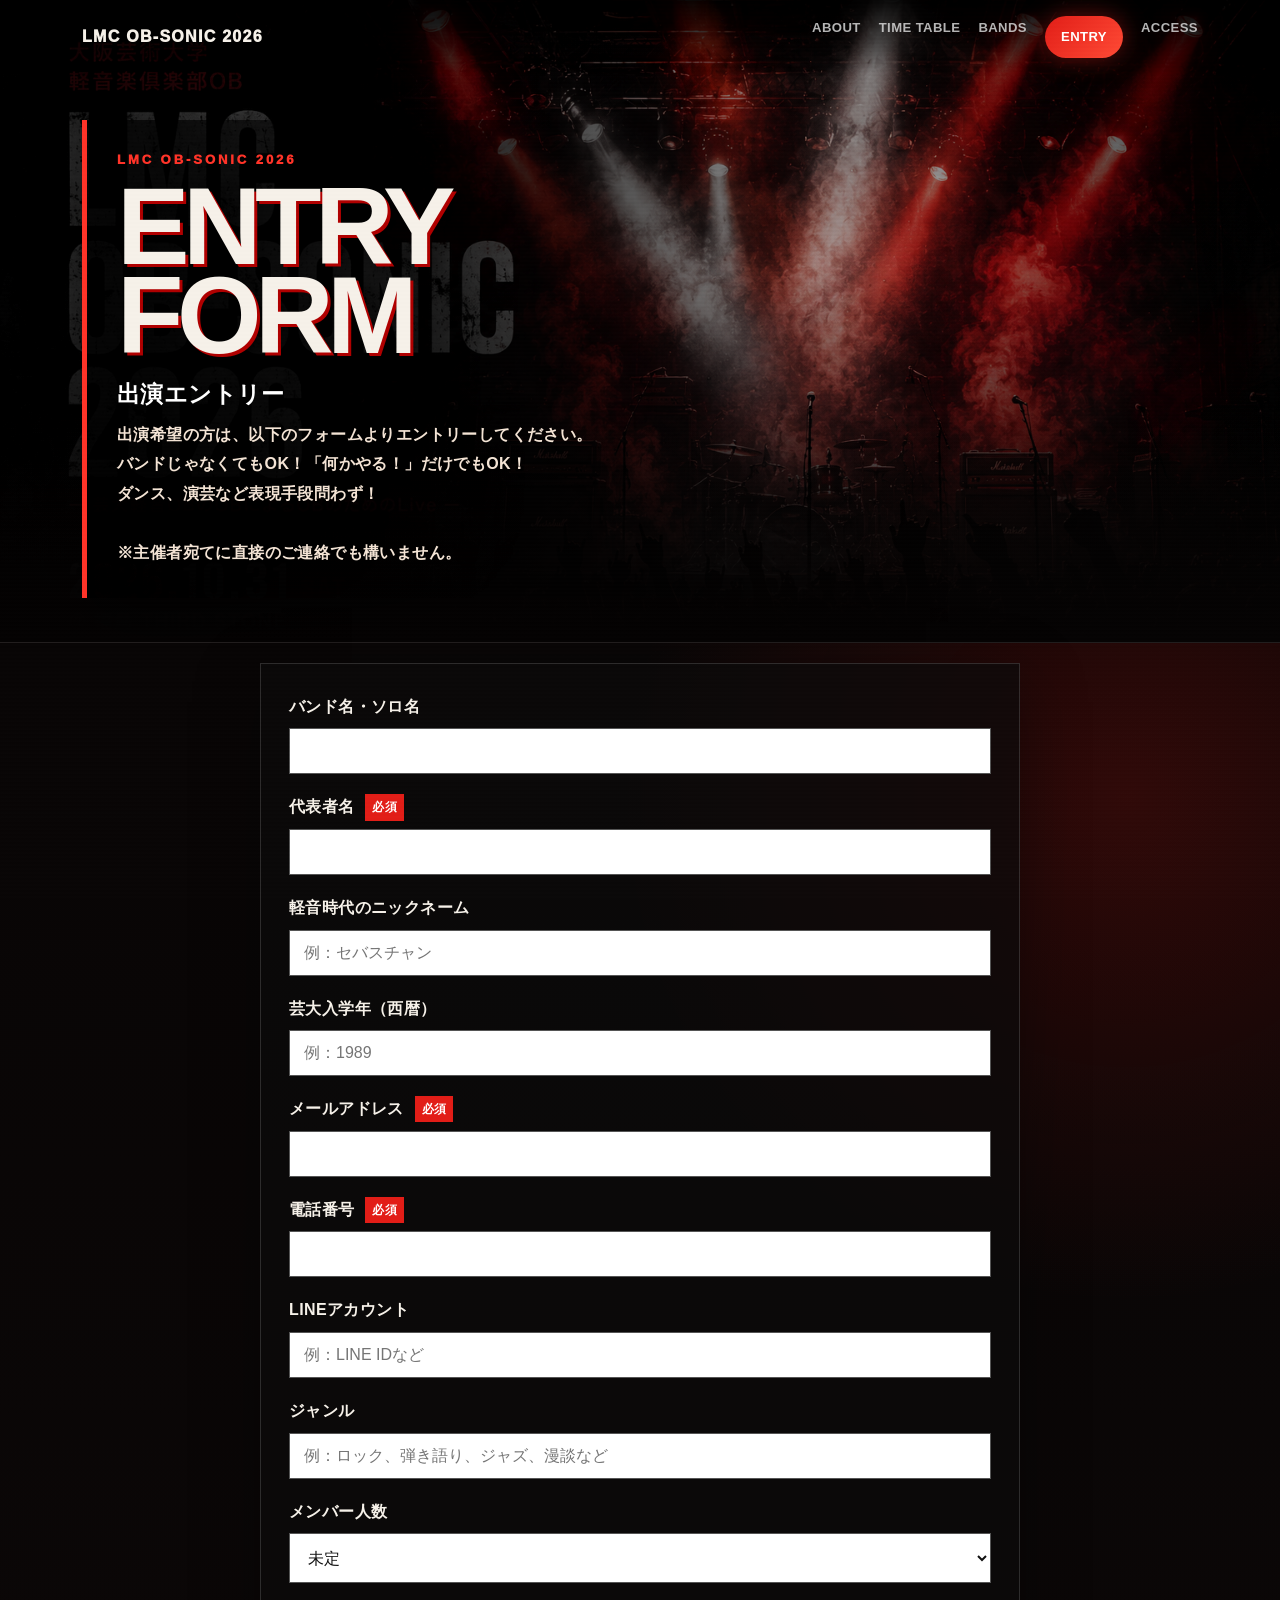
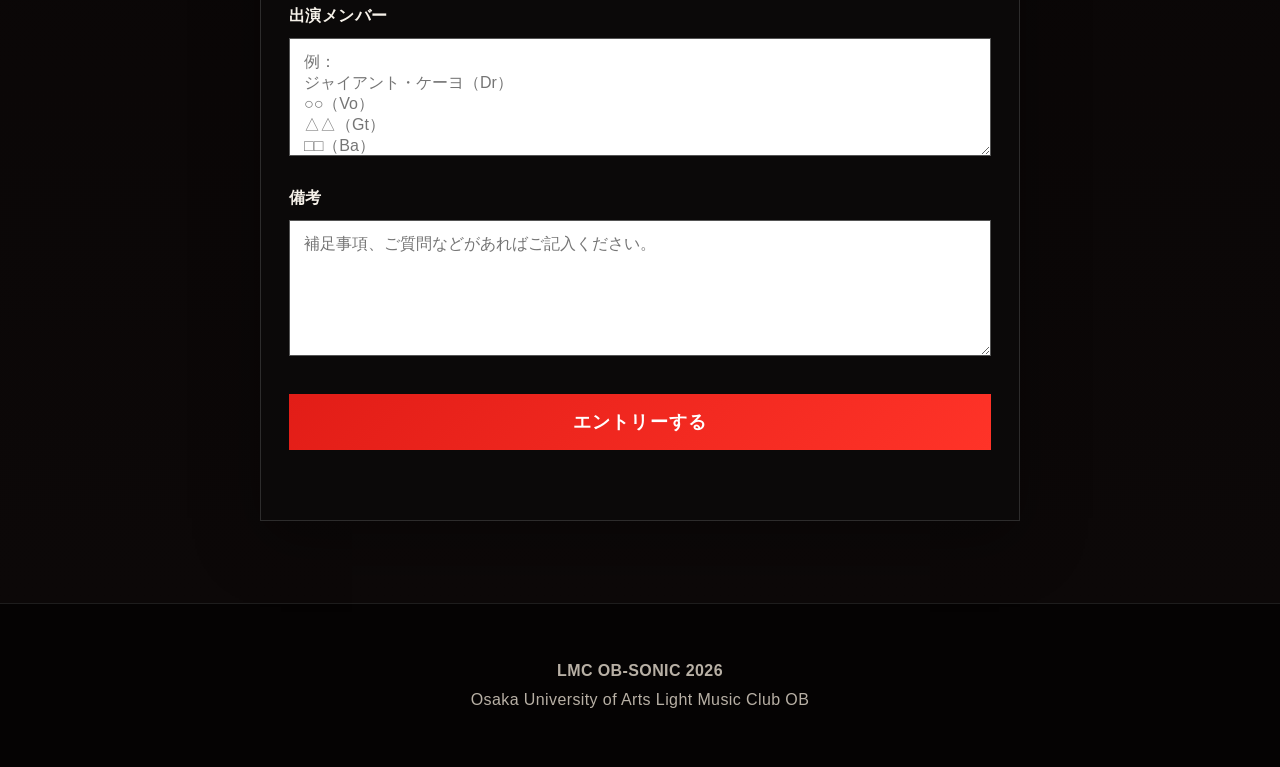
==== commit ed90668d: "「メンバー人数」の下に、ほかの入力欄と同じ横幅で表示" ====
--- a/entry/index.html
+++ b/entry/index.html
@@ -55,7 +55,7 @@
         <label>LINEアカウント<input type="text" name="line_account" placeholder="例：LINE IDなど"></label>
         <label>ジャンル<input type="text" name="genre" placeholder="例：ロック、弾き語り、ジャズ、漫談など"></label>
         <label>メンバー人数
-          <select name="member_count" style="width:100%; max-width:280px; height:48px; padding:0 14px; font-size:16px; margin-top:8px;">
+          <select name="member_count">
             <option value="未定">未定</option>
             <option value="1">1</option>
             <option value="2">2</option>
--- a/css/entry.css
+++ b/css/entry.css
@@ -5,7 +5,7 @@
 .entry-form label{display:block;margin-bottom:18px;font-weight:900;}
 .required{display:inline-block;margin-left:6px;padding:2px 7px;background:var(--red);color:#fff;font-size:12px;vertical-align:1px;}
 .entry-form input,.entry-form textarea,.entry-form select{width:100%;box-sizing:border-box;margin-top:7px;padding:13px 14px;border:1px solid #555;background:#fff;color:#111;font-size:16px;font-family:inherit;}
-.entry-form select{height:50px;cursor:pointer;}
+.entry-form select{display:block;height:50px;cursor:pointer;}
 .entry-form input:focus,.entry-form textarea:focus,.entry-form select:focus{outline:2px solid var(--red2);border-color:var(--red2);}
 .entry-form button{width:100%;margin-top:10px;padding:16px;border:none;background:linear-gradient(135deg,var(--red),var(--red2));color:#fff;font-size:18px;font-weight:1000;letter-spacing:.06em;cursor:pointer;}
 .entry-form button:hover{filter:brightness(1.08);}
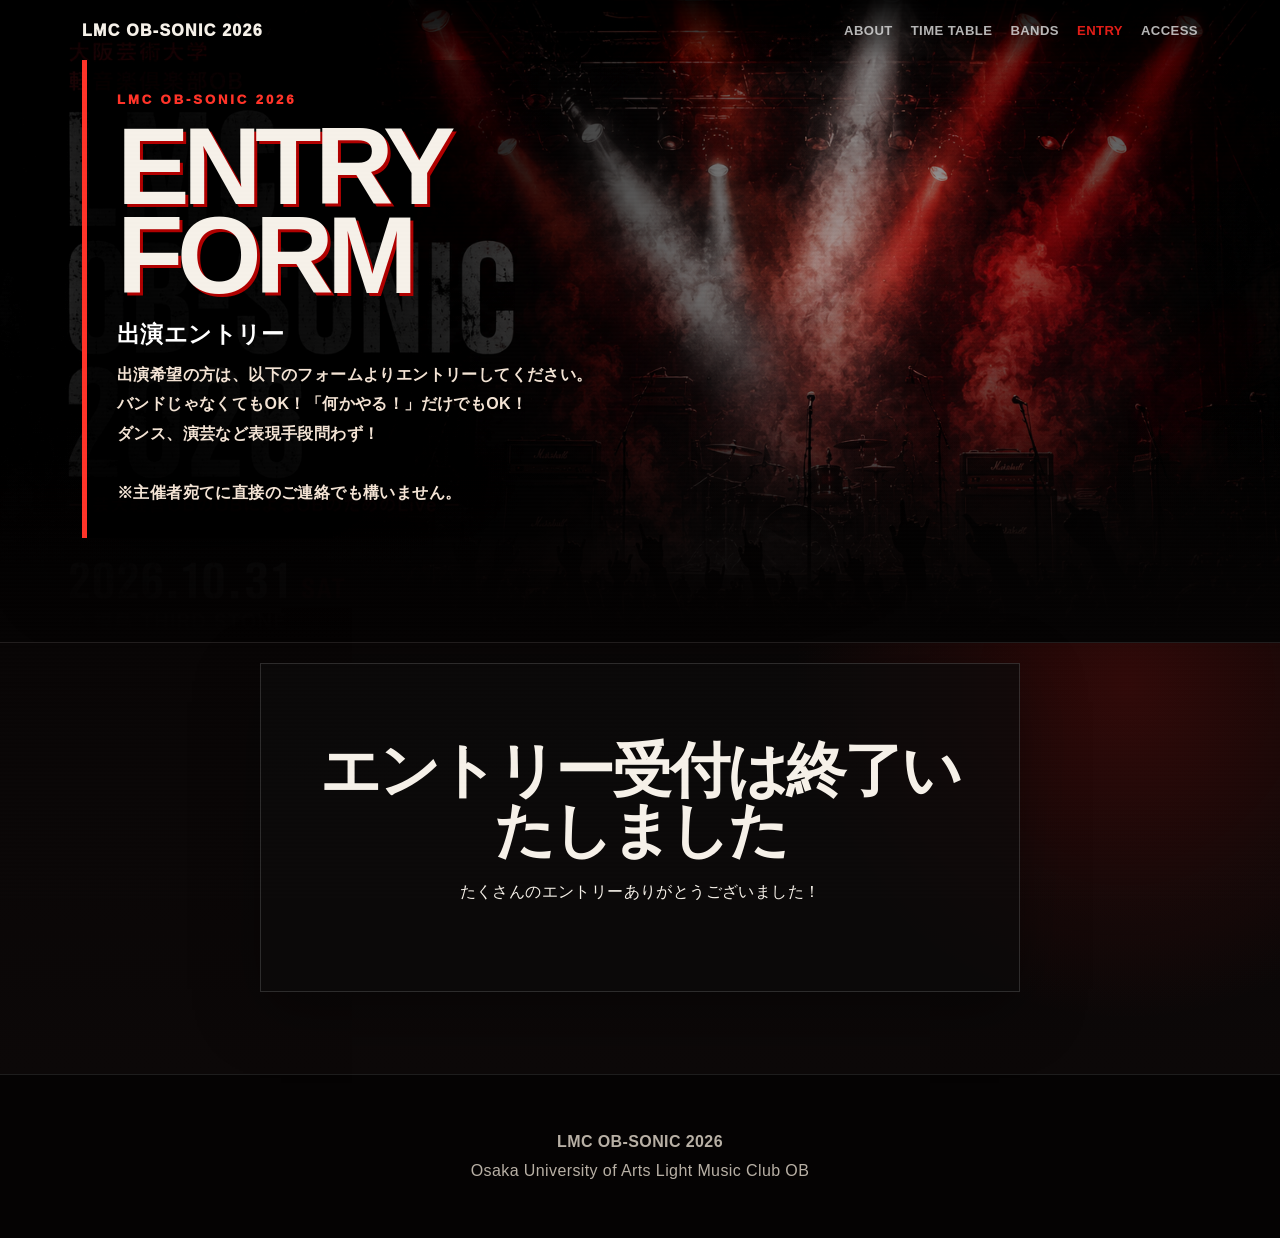
==== commit 7f7bd9a9: "Close 2026 entry form and preserve form for reuse" ====
--- a/entry/index.html
+++ b/entry/index.html
@@ -14,7 +14,7 @@
 <body>
 <nav class="nav" id="siteNav">
   <div class="nav-inner">
-    <a class="brand" href="https://lmcobsonic.com/">LMC OB-SONIC 2026</a>
+    <a class="brand" href="https://lmcobsonic.com/" data-site-text="fullTitle">LMC OB-SONIC 2026</a>
     <button class="hamburger" type="button" aria-label="メニューを開閉" aria-controls="globalNav" aria-expanded="false"><span></span></button>
     <div class="nav-links" id="globalNav">
       <a href="../index.html#about">ABOUT</a>
@@ -28,8 +28,8 @@
 <header id="top" class="hero entry-hero">
   <div class="hero-kv">
     <div class="wrap">
-      <div class="hero-copy" aria-label="LMC OB-SONIC 2026 エントリーフォーム">
-        <div class="kicker">LMC OB-SONIC 2026</div>
+      <div class="hero-copy" aria-label="LMC OB-SONIC 2026 エントリーフォーム" data-site-aria-label="entryAriaLabel">
+        <div class="kicker" data-site-text="fullTitle">LMC OB-SONIC 2026</div>
         <h1>ENTRY<br>FORM</h1>
         <div class="jp">出演エントリー</div>
         <div class="tagline">出演希望の方は、以下のフォームよりエントリーしてください。<br>
@@ -45,6 +45,16 @@
 <section class="entry-section">
   <div class="wrap">
     <div class="entry-card">
+      <div class="entry-closed" style="text-align:center; padding:40px 20px;">
+        <h2>エントリー受付は終了いたしました</h2>
+        <p>たくさんのエントリーありがとうございました！</p>
+      </div>
+
+      <!--
+      ============================================================
+      ENTRY FORM ARCHIVE
+      2026年の受付終了に伴い非表示。次回募集時にコメント解除して再利用。
+      ============================================================
       <form id="entryForm" class="entry-form">
         <label>バンド名・ソロ名<input type="text" name="artist_name" autocomplete="organization"></label>
         <label>代表者名 <span class="required">必須</span><input type="text" name="representative_name" required autocomplete="name"></label>
@@ -71,11 +81,13 @@
         <button type="submit" id="submitButton">エントリーする</button>
         <p id="formMessage" class="form-message" aria-live="polite"></p>
       </form>
+      -->
     </div>
   </div>
 </section>
 </main>
-<footer><strong>LMC OB-SONIC 2026</strong><br>Osaka University of Arts Light Music Club OB</footer>
+<footer><strong data-site-text="fullTitle">LMC OB-SONIC 2026</strong><br>Osaka University of Arts Light Music Club OB</footer>
+<script src="../js/site-config.js"></script>
 <script src="../js/main.js"></script>
 <script src="../js/entry.js"></script>
 </body>
--- a/css/style.css
+++ b/css/style.css
@@ -106,3 +106,402 @@
   .nav-links a{width:92vw!important;font-size:clamp(1.75rem,9vw,3rem)!important}
   .nav-links .entry-link{padding:17px 18px!important}
 }
+
+
+/* === Ver.1.3.1 Hamburger menu vertical layout fix === */
+@media (max-width:1024px){
+  .nav-links{
+    position:fixed!important;
+    inset:0!important;
+    z-index:110!important;
+    display:flex!important;
+    flex-direction:column!important;
+    flex-wrap:nowrap!important;
+    align-items:center!important;
+    justify-content:center!important;
+    gap:14px!important;
+    padding:84px 24px 42px!important;
+    overflow-y:auto!important;
+    overflow-x:hidden!important;
+    white-space:normal!important;
+  }
+
+  .nav-links:before{
+    display:block!important;
+    flex:0 0 auto!important;
+    margin:0 0 4px!important;
+  }
+
+  .nav-links:after{
+    display:block!important;
+    flex:0 0 auto!important;
+    margin:8px 0 0!important;
+  }
+
+  .nav-links a{
+    display:block!important;
+    flex:0 0 auto!important;
+    width:min(420px,88vw)!important;
+    min-width:0!important;
+    padding:10px 18px!important;
+    text-align:center!important;
+    font-size:clamp(1.35rem,4.8vw,2.7rem)!important;
+    line-height:1.05!important;
+    letter-spacing:-.025em!important;
+  }
+
+  .nav-links .entry-link{
+    margin:4px 0!important;
+    padding:15px 20px!important;
+    border-radius:18px!important;
+  }
+}
+
+@media (max-width:560px){
+  .nav-links{
+    justify-content:flex-start!important;
+    padding-top:78px!important;
+    gap:12px!important;
+  }
+
+  .nav-links a{
+    width:92vw!important;
+    padding:9px 16px!important;
+    font-size:clamp(1.5rem,7.8vw,2.55rem)!important;
+  }
+
+  .nav-links .entry-link{
+    padding:14px 18px!important;
+  }
+}
+
+
+/* === Ver.1.4 Player guide and equipment list === */
+.player-guide{display:grid;gap:34px}
+.player-guide-intro{margin-bottom:0}
+.player-subsection{padding:0;border:0;background:none}
+.subsection-head{margin-bottom:18px}
+.subsection-head h3{margin:.15em 0 0;font-size:clamp(1.65rem,3vw,2.5rem);line-height:1.15}
+.guide-grid,.equipment-grid{display:grid;grid-template-columns:repeat(2,minmax(0,1fr));gap:16px}
+.guide-card,.equipment-card{padding:20px;border:1px solid var(--line);border-radius:18px;background:linear-gradient(180deg,rgba(18,14,14,.88),rgba(8,6,6,.78));box-shadow:0 18px 46px rgba(0,0,0,.26)}
+.guide-card h4,.equipment-card h4{margin:0 0 10px;color:var(--red2);font-size:1.05rem;letter-spacing:.04em}
+.guide-card p,.equipment-card p{margin:0;color:#eee4d7}
+.equipment-card ul{margin:0;padding-left:1.2em}
+.equipment-card li+li{margin-top:5px}
+.equipment-card dl{margin:0}
+.equipment-card dl>div{display:grid;grid-template-columns:minmax(130px,.8fr) 1.2fr;gap:12px;padding:8px 0;border-bottom:1px solid rgba(255,255,255,.08)}
+.equipment-card dl>div:last-child{border-bottom:0}
+.equipment-card dt{color:var(--muted);font-weight:900}
+.equipment-card dd{margin:0;font-weight:800}
+.equipment-maker{margin:0 0 8px!important;color:var(--muted)!important;font-weight:900}
+.equipment-note{margin-top:12px!important;padding-top:12px;border-top:1px solid rgba(255,255,255,.1);font-size:.9rem;color:var(--muted)!important}
+.equipment-footnote{margin-top:18px}
+@media(max-width:760px){
+  .guide-grid,.equipment-grid{grid-template-columns:1fr}
+  .equipment-card dl>div{grid-template-columns:1fr;gap:2px}
+}
+
+
+/* === Ver.1.4.2 Back to top maintenance === */
+#backToTop{
+  position:fixed;
+  right:24px;
+  bottom:24px;
+  z-index:9999;
+  display:grid;
+  place-items:center;
+  width:54px;
+  height:54px;
+  padding:0;
+  border:1px solid rgba(255,255,255,.22);
+  border-radius:50%;
+  background:linear-gradient(135deg,var(--red),var(--red2));
+  color:#fff;
+  font-size:20px;
+  font-weight:1000;
+  line-height:1;
+  cursor:pointer;
+  box-shadow:0 10px 28px rgba(0,0,0,.48),0 0 24px rgba(226,29,23,.28);
+  opacity:0;
+  visibility:hidden;
+  pointer-events:none;
+  transform:translateY(12px) scale(.94);
+  transition:opacity .22s ease,visibility .22s ease,transform .22s ease,filter .18s ease;
+}
+
+#backToTop.show{
+  opacity:1;
+  visibility:visible;
+  pointer-events:auto;
+  transform:translateY(0) scale(1);
+}
+
+#backToTop:hover{
+  filter:brightness(1.12);
+  transform:translateY(-2px) scale(1.04);
+}
+
+#backToTop:focus-visible{
+  outline:3px solid #fff;
+  outline-offset:3px;
+}
+
+@media(max-width:560px){
+  #backToTop{
+    right:16px;
+    bottom:16px;
+    width:50px;
+    height:50px;
+  }
+}
+
+@media(prefers-reduced-motion:reduce){
+  html{scroll-behavior:auto}
+  #backToTop{transition:none}
+}
+
+
+/* === Ver.1.5 Timetable JSON === */
+#timetableLoading td{color:var(--muted);text-align:center;font-weight:900}
+
+
+/* === Ver.1.6 Expanded band profiles === */
+.band-description{margin:0 0 14px}
+.band-members-title{margin:16px 0 5px;color:var(--red2);font-size:.76rem;font-weight:1000;letter-spacing:.16em}
+.band-members{margin:0;padding-left:1.2em;color:#eee4d7}
+.band-members li+li{margin-top:3px}
+.band-meta{display:flex;flex-wrap:wrap;align-items:center;gap:8px;margin-top:16px}
+.band-meta .band-time{display:inline-flex;margin:0;border:1px solid rgba(226,29,23,.55);color:#fff;background:rgba(226,29,23,.18);border-radius:999px;padding:4px 10px;font-weight:1000}
+.band-social-link{display:inline-flex;align-items:center;border:1px solid rgba(255,255,255,.2);border-radius:999px;padding:4px 10px;color:#fff;text-decoration:none;font-size:.86rem;font-weight:900;background:rgba(255,255,255,.06)}
+.band-social-link:hover{border-color:var(--red2);color:var(--red2)}
+
+
+/* === Ver.1.6.1 Band card redesign === */
+.band-card-v161{position:relative;display:grid;grid-template-columns:minmax(260px,.9fr) 1.1fr;min-height:330px;background:linear-gradient(145deg,#141010,#090606);border:1px solid rgba(255,255,255,.14);border-radius:22px;overflow:hidden;box-shadow:0 28px 70px rgba(0,0,0,.38)}
+.band-card-v161 .band-visual{position:relative;min-height:330px;background:linear-gradient(135deg,#1b1717,#070505);overflow:hidden}
+.band-card-v161 .band-image{width:100%;height:100%;min-height:330px;object-fit:cover}
+.band-card-v161 .noimage{display:grid;place-items:center;color:#666;font-weight:1000;letter-spacing:.18em;background:linear-gradient(135deg,#1a1717,#080606)}
+.band-stage{position:absolute;left:18px;bottom:18px;display:flex;align-items:baseline;gap:10px;padding:9px 13px;border-radius:999px;background:rgba(0,0,0,.72);border:1px solid rgba(255,255,255,.16);backdrop-filter:blur(8px)}
+.band-stage-label{font-size:.72rem;color:var(--red2);font-weight:1000;letter-spacing:.18em}
+.band-stage-time{font-size:1.15rem;color:#fff}
+.band-card-v161 .band-body{display:flex;flex-direction:column;padding:26px 28px}
+.band-name{margin:0 0 14px;font-size:clamp(2rem,4vw,3.2rem);line-height:1;letter-spacing:-.035em}
+.band-description{white-space:pre-line;margin:0;color:#eee4d7}
+.band-divider{height:1px;margin:20px 0;background:linear-gradient(90deg,rgba(226,29,23,.85),rgba(255,255,255,.12),transparent)}
+.band-members-title{margin:0 0 10px;color:var(--red2);font-size:.74rem;font-weight:1000;letter-spacing:.18em}
+.band-members-table{display:grid;gap:6px;margin:0}
+.band-member-row{display:grid;grid-template-columns:56px 1fr;gap:12px}
+.band-member-row dt{color:var(--muted);font-weight:1000}
+.band-member-row dd{margin:0;font-weight:900}
+.band-performance-time{display:flex;align-items:flex-end;justify-content:space-between;gap:20px;margin-top:auto;padding-top:22px;border-top:1px solid rgba(255,255,255,.1)}
+.band-performance-time span{color:var(--muted);font-size:.82rem;font-weight:900;letter-spacing:.08em}
+.band-performance-time strong{font-size:1.25rem}
+@media(max-width:760px){
+  .band-card-v161{grid-template-columns:1fr}
+  .band-card-v161 .band-visual{min-height:220px}
+  .band-card-v161 .band-image{min-height:220px}
+  .band-card-v161 .band-body{padding:22px}
+  .band-performance-time{align-items:flex-start;flex-direction:column;gap:4px}
+}
+
+
+/* === Ver.1.6.1 Band card layout fix === */
+/* 新カードは横長2カラムなので、出演バンド一覧は1列で表示する */
+#bands .bands{
+  grid-template-columns:minmax(0,1fr);
+}
+
+/* Grid/Flex内で内容がカード幅を押し広げないようにする */
+.band-card-v161,
+.band-card-v161 .band-visual,
+.band-card-v161 .band-body{
+  min-width:0;
+  width:100%;
+}
+
+/* NO IMAGE時も画像エリアの高さを新カード仕様に統一 */
+.band-card-v161 .band-visual.noimage{
+  min-height:330px;
+  height:auto;
+}
+
+/* 長いバンド名・紹介文でもカード外へ飛び出さない */
+.band-name,
+.band-description,
+.band-member-row dd{
+  overflow-wrap:anywhere;
+  word-break:break-word;
+}
+
+@media(max-width:760px){
+  #bands .bands{
+    grid-template-columns:minmax(0,1fr);
+  }
+
+  .band-card-v161 .band-visual.noimage{
+    min-height:220px;
+  }
+}
+
+
+/* BANDS: compact band images */
+@media (min-width: 761px){
+  .band-card-v161{
+    grid-template-columns:minmax(210px,.65fr) 1.35fr;
+    min-height:270px;
+  }
+  .band-card-v161 .band-visual,
+  .band-card-v161 .band-image{
+    min-height:270px;
+  }
+}
+@media (max-width: 760px){
+  .band-card-v161 .band-visual,
+  .band-card-v161 .band-image{
+    min-height:180px;
+    max-height:240px;
+  }
+}
+
+
+/* BANDS: global menu ENTRY simplified */
+.nav-links .entry-link,
+.nav-links .entry-link:hover{
+  color:var(--red)!important;
+  background:transparent!important;
+  border:0!important;
+  border-radius:0!important;
+  box-shadow:none!important;
+  filter:none!important;
+  transform:none!important;
+}
+@media (max-width:760px){
+  .nav-links .entry-link,
+  .nav-links .entry-link:hover{
+    color:var(--red)!important;
+    background:transparent!important;
+    border:0!important;
+    box-shadow:none!important;
+  }
+}
+
+
+/* BANDS: align ENTRY with other global nav items */
+.nav-links .entry-link,
+.nav-links .entry-link:hover{
+  margin:0!important;
+  padding:0!important;
+  line-height:inherit!important;
+  align-self:auto!important;
+}
+
+
+/* BANDS: charity red-white cards intentionally have no image area */
+.band-card-v161.band-card-no-visual{
+  grid-template-columns:minmax(0,1fr)!important;
+  min-height:0;
+}
+.band-card-v161.band-card-no-visual .band-body{
+  grid-column:1/-1;
+}
+
+
+/* BANDS: band images fit to image-column width without cropping */
+.band-card-v161 .band-visual{
+  display:flex;
+  align-items:center;
+  justify-content:center;
+}
+.band-card-v161 .band-image{
+  display:block;
+  width:100%;
+  height:auto;
+  min-height:0;
+  max-height:none;
+  object-fit:contain;
+}
+.band-card-v161 .band-visual.noimage{
+  display:grid;
+}
+@media(max-width:760px){
+  .band-card-v161 .band-image{
+    width:100%;
+    height:auto;
+    min-height:0;
+    max-height:none;
+  }
+}
+
+
+/* BANDS: band card v2 layout - title top, image left, details right */
+.band-card-v161{
+  display:block;
+  min-height:0;
+  padding:26px 28px 28px;
+}
+.band-card-v161 > .band-name{
+  margin:0 0 22px;
+  text-align:left;
+}
+.band-content-v2{
+  display:grid;
+  grid-template-columns:minmax(240px,.75fr) 1.25fr;
+  gap:28px;
+  align-items:start;
+}
+.band-content-v2 .band-visual{
+  width:100%;
+  min-height:0;
+  border-radius:14px;
+}
+.band-content-v2 .band-image{
+  width:100%;
+  height:auto;
+  min-height:0;
+  object-fit:contain;
+}
+.band-content-v2 .band-body{
+  width:100%;
+  padding:0;
+}
+.band-genre-v2{
+  margin:0 0 18px;
+  font-size:1.05rem;
+  font-weight:900;
+}
+.band-genre-v2 span{
+  display:block;
+  margin-bottom:5px;
+  color:var(--red2);
+  font-size:.74rem;
+  font-weight:1000;
+  letter-spacing:.18em;
+}
+@media(max-width:760px){
+  .band-card-v161{
+    padding:22px;
+  }
+  .band-content-v2{
+    grid-template-columns:1fr;
+    gap:22px;
+  }
+}
+
+
+/* BANDS: genre treatment v2 */
+.band-genre-v2{
+  margin:0 0 18px;
+  padding:10px 0;
+  color:#fff;
+  border-top:1px solid var(--red2);
+  border-bottom:1px solid var(--red2);
+  font-size:1.05rem;
+  font-weight:900;
+}
+
+
+/* staging: tighten desktop nav-to-hero spacing */
+@media(min-width:901px){.hero-kv{transform:translateY(-60px)}}
+
+
+
